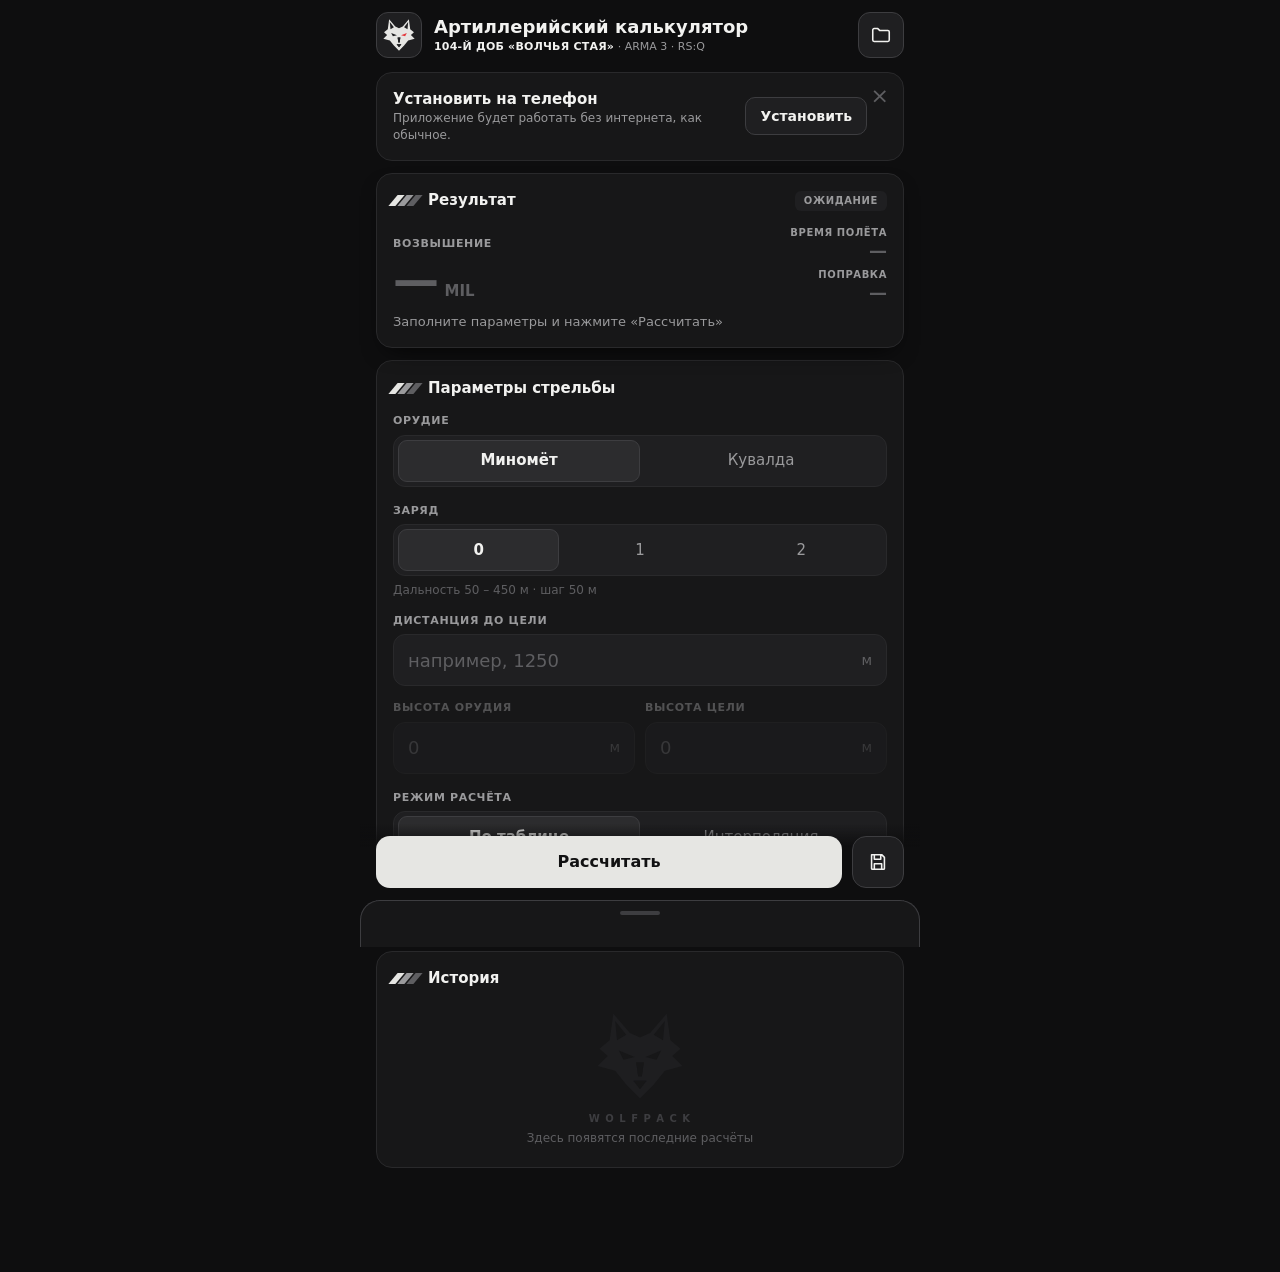
==== mobile/index.html @ 544045a7 "Мобильная версия (PWA) для Android и iPhone - mobile/: приложение для телефона, устанавливается на г" ====
<!doctype html>
<html lang="ru">
<head>
  <meta charset="utf-8">
  <meta name="viewport" content="width=device-width, initial-scale=1, viewport-fit=cover">
  <meta name="theme-color" content="#0e0e0f">
  <meta name="color-scheme" content="dark">
  <meta name="apple-mobile-web-app-capable" content="yes">
  <meta name="mobile-web-app-capable" content="yes">
  <meta name="apple-mobile-web-app-status-bar-style" content="black-translucent">
  <meta name="apple-mobile-web-app-title" content="Калькулятор 104">
  <meta name="description" content="Артиллерийский калькулятор 104-го ДОБ «Волчья стая» для Arma 3 (RS:Q)">
  <title>Калькулятор 104-го ДОБ</title>
  <link rel="manifest" href="manifest.webmanifest">
  <link rel="icon" type="image/png" sizes="192x192" href="icons/icon-192.png">
  <link rel="apple-touch-icon" href="icons/apple-touch-icon.png">
  <link rel="stylesheet" href="styles.css">
  <script src="data.js"></script>
  <script>
    // Палитра берётся из того же источника, что и у программы для ПК (ui_widgets.py → data.js)
    for (const [name, value] of Object.entries(window.THEME_COLORS)) {
      document.documentElement.style.setProperty(`--${name}`, value);
    }
  </script>
</head>
<body>
  <header class="topbar">
    <div class="logo" id="logo" aria-hidden="true"></div>
    <div class="titles">
      <h1>Артиллерийский калькулятор</h1>
      <p><b>104-Й ДОБ «ВОЛЧЬЯ СТАЯ»</b><span> · ARMA 3 · RS:Q</span></p>
    </div>
    <button class="icon-btn" id="savesBtn" type="button" aria-label="Сохранения">
      <svg viewBox="0 0 24 24" aria-hidden="true"><path d="M3 6.5A1.5 1.5 0 0 1 4.5 5h4l2 2h9A1.5 1.5 0 0 1 21 8.5v9a1.5 1.5 0 0 1-1.5 1.5h-15A1.5 1.5 0 0 1 3 17.5z"/></svg>
      <span class="badge" id="savesCount" hidden></span>
    </button>
  </header>

  <main>
    <section class="card install" id="installCard" hidden>
      <div>
        <b>Установить на телефон</b>
        <small id="installText">Приложение будет работать без интернета, как обычное.</small>
      </div>
      <button class="btn secondary small" id="installBtn" type="button">Установить</button>
      <button class="close-btn" id="installClose" type="button" aria-label="Скрыть">×</button>
    </section>

    <section class="card result" id="resultCard" aria-live="polite">
      <div class="card-head">
        <div class="card-title"><span class="stripes" aria-hidden="true"><i></i><i></i><i></i></span>Результат</div>
        <span class="pill" id="pill">Ожидание</span>
      </div>
      <div class="result-main">
        <div class="result-value">
          <div class="caption">Возвышение</div>
          <div class="big"><span id="resValue">—</span><span class="unit">MIL</span></div>
        </div>
        <div class="stats">
          <div class="stat">
            <div class="caption">Время полёта</div>
            <div class="stat-value" id="resTime">—</div>
          </div>
          <div class="stat">
            <div class="caption">Поправка</div>
            <div class="stat-value" id="resCorr">—</div>
          </div>
        </div>
      </div>
      <p class="res-message" id="resMessage">Заполните параметры и нажмите «Рассчитать»</p>
      <p class="res-detail" id="resDetail"></p>
    </section>

    <section class="card">
      <div class="card-head">
        <div class="card-title"><span class="stripes" aria-hidden="true"><i></i><i></i><i></i></span>Параметры стрельбы</div>
      </div>

      <div class="caption">Орудие</div>
      <div class="segmented" id="weaponSeg" role="radiogroup" aria-label="Орудие"></div>

      <div class="caption">Заряд</div>
      <div class="segmented" id="chargeSeg" role="radiogroup" aria-label="Заряд"></div>
      <div class="hint-row">
        <span id="chargeHint"></span>
        <span id="chargeSuggestion"></span>
      </div>

      <label class="field" for="distance">
        <span class="caption">Дистанция до цели</span>
        <span class="input-wrap">
          <input id="distance" type="text" inputmode="decimal" enterkeyhint="go" autocomplete="off"
                 placeholder="например, 1250">
          <span class="suffix">м</span>
        </span>
      </label>

      <div class="heights" id="heights">
        <label class="field" for="user_height">
          <span class="caption">Высота орудия</span>
          <span class="input-wrap">
            <input id="user_height" type="text" inputmode="decimal" enterkeyhint="go" autocomplete="off" placeholder="0">
            <span class="suffix">м</span>
          </span>
        </label>
        <label class="field" for="target_height">
          <span class="caption">Высота цели</span>
          <span class="input-wrap">
            <input id="target_height" type="text" inputmode="decimal" enterkeyhint="go" autocomplete="off" placeholder="0">
            <span class="suffix">м</span>
          </span>
        </label>
      </div>

      <div class="caption">Режим расчёта</div>
      <div class="segmented" id="modeSeg" role="radiogroup" aria-label="Режим расчёта"></div>

      <label class="toggle-row" for="correction">
        <span>
          <b>Поправка на превышение</b>
          <small>Учитывать разницу высот орудия и цели</small>
        </span>
        <input type="checkbox" id="correction" class="switch">
      </label>
    </section>

    <section class="card history-card">
      <div class="card-head">
        <div class="card-title"><span class="stripes" aria-hidden="true"><i></i><i></i><i></i></span>История</div>
        <button class="link-btn" id="historyClear" type="button" hidden>очистить</button>
      </div>
      <ul class="history" id="historyList"></ul>
      <div class="watermark" id="historyEmpty">
        <div id="watermarkWolf" aria-hidden="true"></div>
        <span>W O L F P A C K</span>
        <small>Здесь появятся последние расчёты</small>
      </div>
    </section>
  </main>

  <footer class="actionbar">
    <button class="btn primary" id="calcBtn" type="button">Рассчитать</button>
    <button class="btn secondary square" id="saveBtn" type="button" aria-label="Сохранить как">
      <svg viewBox="0 0 24 24" aria-hidden="true"><path d="M5 4h11l3 3v12a1 1 0 0 1-1 1H6a1 1 0 0 1-1-1zM8 4v5h7V4M8 20v-6h8v6"/></svg>
    </button>
  </footer>

  <div class="toast" id="toast" role="status"><i></i><span></span></div>
  <div class="sheet-backdrop" id="sheetBackdrop"></div>
  <div class="sheet" id="sheet" role="dialog" aria-modal="true"></div>
  <input type="file" id="importFile" accept=".json,application/json" hidden>

  <script src="ballistics.js"></script>
  <script src="app.js"></script>
</body>
</html>
---- mobile/styles.css ----
/* Мобильная версия в стиле 104-го батальона «Волчья стая».
   Цвета (--bg, --surface, --accent …) задаются из data.js — тот же источник, что у программы для ПК. */

:root {
  --font-ui: system-ui, -apple-system, "Segoe UI", Roboto, "Helvetica Neue", sans-serif;
  --font-num: "Bahnschrift", "DIN Alternate", "Roboto Condensed", "Arial Narrow", var(--font-ui);
  --ease: cubic-bezier(.65, 0, .35, 1);          /* Мягкий разгон и торможение, как на ПК */
  --ease-out: cubic-bezier(.33, 1, .68, 1);
  --radius: 16px;
  --gutter: 16px;
  --bar-h: 76px;
  --safe-top: env(safe-area-inset-top, 0px);
  --safe-bottom: env(safe-area-inset-bottom, 0px);
}

* { box-sizing: border-box; -webkit-tap-highlight-color: transparent; }

html, body { margin: 0; background: var(--bg); color: var(--text); }
body {
  font: 15px/1.4 var(--font-ui);
  min-height: 100dvh;
  padding: calc(var(--safe-top) + 12px) var(--gutter) calc(var(--bar-h) + var(--safe-bottom) + 16px);
  overflow-x: hidden;
  -webkit-font-smoothing: antialiased;
  max-width: 560px;
  margin: 0 auto;
}

button, input { font: inherit; color: inherit; }
button { cursor: pointer; }

.caption {
  display: block;
  font-size: 11px;
  font-weight: 600;
  letter-spacing: .06em;
  text-transform: uppercase;
  color: var(--text_muted);
  margin: 0 0 6px;
}

/* ---------- Шапка ---------- */
.topbar { display: flex; align-items: center; gap: 12px; margin-bottom: 14px; }
.logo {
  flex: none; width: 46px; height: 46px; border-radius: 12px;
  background: var(--surface_2); border: 1px solid var(--border_strong);
  display: grid; place-items: center;
}
.logo svg { width: 34px; height: 34px; }
.titles { flex: 1; min-width: 0; }
.titles h1 { margin: 0; font-size: clamp(14px, 4.1vw, 18px); font-weight: 600; line-height: 1.2; white-space: nowrap; }
.titles p { margin: 2px 0 0; font-size: 11px; color: var(--text_muted); white-space: nowrap; overflow: hidden; text-overflow: ellipsis; }
.titles b { color: var(--text); font-weight: 600; letter-spacing: .02em; }

.icon-btn {
  position: relative; flex: none; width: 46px; height: 46px; border-radius: 12px;
  background: var(--surface_2); border: 1px solid var(--border_strong);
  display: grid; place-items: center;
  transition: background-color .14s var(--ease-out);
}
.icon-btn:active { background: var(--surface_4); }
.icon-btn svg, .btn svg { width: 22px; height: 22px; fill: none; stroke: currentColor; stroke-width: 1.7; stroke-linejoin: round; stroke-linecap: round; }
.badge {
  position: absolute; top: -5px; right: -5px; min-width: 20px; height: 20px; padding: 0 5px;
  border-radius: 10px; background: var(--accent); color: var(--accent_text);
  font: 600 11px/20px var(--font-num); text-align: center;
}

/* ---------- Карточки ---------- */
.card {
  background: var(--surface);
  border: 1px solid var(--border);
  border-radius: var(--radius);
  padding: 16px;
  margin-bottom: 12px;
}
.card-head { display: flex; align-items: center; justify-content: space-between; margin-bottom: 14px; min-height: 22px; }
.card-title { display: flex; align-items: center; gap: 10px; font-weight: 600; font-size: 15px; }

/* Маркировка как на броне клонов */
.stripes { display: inline-flex; gap: 2px; }
.stripes i { width: 7px; height: 11px; transform: skewX(-40deg); }
.stripes i:nth-child(1) { background: var(--accent); }
.stripes i:nth-child(2) { background: var(--text_muted); }
.stripes i:nth-child(3) { background: var(--text_faint); }

/* ---------- Результат (прилипает к верху экрана) ---------- */
.result {
  position: sticky; top: calc(var(--safe-top) + 8px); z-index: 5;
  box-shadow: 0 10px 24px -12px #000;
}
.result.flash { animation: flash .7s var(--ease-out); }
.result.flash-error { animation: flash-error .7s var(--ease-out); }
@keyframes flash { from { border-color: var(--accent); } to { border-color: var(--border); } }
@keyframes flash-error { from { border-color: var(--error); } to { border-color: var(--border); } }

.pill {
  font-size: 10px; font-weight: 600; letter-spacing: .06em; text-transform: uppercase;
  padding: 3px 9px; border-radius: 6px;
  background: var(--surface_2); color: var(--text_muted);
  transition: background-color .2s, color .2s;
}
.pill.ok { background: var(--success_soft); color: var(--success); }
.pill.error { background: var(--error_soft); color: var(--error); }

.result-main { display: flex; align-items: flex-end; justify-content: space-between; gap: 12px; }
.result-value { min-width: 0; }
.big { display: flex; align-items: baseline; gap: 6px; }
#resValue {
  font: 600 46px/1 var(--font-num);
  font-variant-numeric: tabular-nums;
  letter-spacing: -.01em;
  color: var(--text_faint);
  transition: color .2s;
}
#resValue.ok { color: var(--accent); }
#resValue.error { color: var(--error); }
.unit { font: 600 15px var(--font-num); color: var(--text_faint); }

.stats { display: grid; gap: 8px; text-align: right; flex: none; }
.stat .caption { margin-bottom: 1px; font-size: 10px; }
.stat-value { font: 600 18px/1.1 var(--font-num); font-variant-numeric: tabular-nums; color: var(--text_faint); }
.stat-value.on { color: var(--text); }

.res-message { margin: 10px 0 0; font-size: 13px; color: var(--text_muted); }
.res-message.error { color: var(--error); }
.res-detail { margin: 3px 0 0; font-size: 12px; color: var(--text_faint); min-height: 0; }
.res-detail:empty { display: none; }

/* Пока открыта клавиатура, карточка результата компактнее */
body:has(input:focus) .res-detail,
body:has(input:focus) .res-message { display: none; }
body:has(input:focus) #resValue { font-size: 36px; }

/* ---------- Сегментные переключатели ---------- */
.segmented {
  position: relative; display: flex;
  background: var(--surface_2); border: 1px solid var(--border);
  border-radius: 12px; padding: 4px; margin-bottom: 16px;
}
.segmented .indicator {
  position: absolute; top: 4px; bottom: 4px; left: 4px;
  border-radius: 9px; background: var(--surface_3); border: 1px solid var(--border_strong);
  transition: transform .25s var(--ease), width .25s var(--ease);
  pointer-events: none;
}
.segmented .indicator.instant { transition: none; }
.segmented button {
  position: relative; flex: 1; min-height: 42px;
  background: none; border: 0; border-radius: 9px;
  color: var(--text_muted); font-size: 15px;
  transition: color .25s var(--ease);
}
.segmented button.selected { color: var(--text); font-weight: 600; }
.segmented button.ghost:not(.selected) { color: var(--text_ghost); }
.segmented button:focus-visible { outline: 2px solid var(--accent); outline-offset: -2px; }

.hint-row { display: flex; justify-content: space-between; gap: 8px; margin: -10px 0 14px; font-size: 12px; color: var(--text_faint); }
#chargeSuggestion { text-align: right; color: var(--text_muted); }
#chargeSuggestion.good { color: var(--text); }
#chargeSuggestion.bad { color: var(--error); }

/* ---------- Поля ввода ---------- */
.field { display: block; margin-bottom: 14px; }
.input-wrap {
  display: flex; align-items: center;
  background: var(--surface_2); border: 1px solid var(--border); border-radius: 12px;
  transition: border-color .15s, box-shadow .15s, opacity .2s;
}
.input-wrap:focus-within { border-color: var(--accent); box-shadow: 0 0 0 1px var(--accent); }
.field.error .input-wrap { border-color: var(--error); box-shadow: 0 0 0 1px var(--error); }
.input-wrap input {
  flex: 1; min-width: 0; height: 50px; padding: 0 14px;
  background: none; border: 0; outline: 0;
  font-size: 18px; font-variant-numeric: tabular-nums;
  caret-color: var(--accent);
}
.input-wrap input::placeholder { color: var(--text_faint); }
.suffix { padding-right: 14px; color: var(--text_faint); font-size: 14px; }

.heights { display: grid; grid-template-columns: minmax(0, 1fr) minmax(0, 1fr); gap: 10px; margin-bottom: 2px; transition: opacity .2s; }
.heights.dimmed { opacity: .45; }

/* ---------- Тумблер ---------- */
.toggle-row { display: flex; align-items: center; gap: 12px; cursor: pointer; padding: 2px 0; }
.toggle-row span { flex: 1; }
.toggle-row b { display: block; font-weight: 600; }
.toggle-row small { display: block; color: var(--text_muted); font-size: 12px; margin-top: 1px; }
.switch {
  appearance: none; -webkit-appearance: none; flex: none; margin: 0;
  position: relative; width: 52px; height: 30px; border-radius: 15px;
  background: var(--surface_3); cursor: pointer;
  transition: background-color .22s var(--ease);
}
.switch::before {
  content: ""; position: absolute; top: 4px; left: 4px; width: 22px; height: 22px; border-radius: 50%;
  background: var(--text_muted);
  transition: transform .22s var(--ease), background-color .22s var(--ease);
}
.switch:checked { background: var(--accent); }
.switch:checked::before { transform: translateX(22px); background: var(--accent_text); }
.switch:focus-visible { outline: 2px solid var(--accent); outline-offset: 2px; }

/* ---------- История ---------- */
.history { list-style: none; margin: 0; padding: 0; }
.history li {
  display: flex; align-items: center; gap: 10px;
  padding: 10px; margin: 0 -10px; border-radius: 10px; cursor: pointer;
  transition: background-color .14s;
}
.history li:active { background: var(--surface_2); }
.history .h-value { font: 600 17px var(--font-num); font-variant-numeric: tabular-nums; white-space: nowrap; }
.history .h-value small { font: 12px var(--font-ui); color: var(--text_faint); margin-left: 3px; }
.history .h-summary { flex: 1; min-width: 0; font-size: 13px; color: var(--text_muted); white-space: nowrap; overflow: hidden; text-overflow: ellipsis; }
.history .h-time { font-size: 12px; color: var(--text_faint); }
.link-btn { background: none; border: 0; padding: 4px; color: var(--text_faint); font-size: 13px; }

.watermark { display: grid; justify-items: center; gap: 4px; padding: 6px 0 4px; }
.watermark svg { width: 92px; height: 92px; }
.watermark span { font-size: 10px; font-weight: 600; color: var(--border_strong); letter-spacing: .1em; }
.watermark small { font-size: 12px; color: var(--text_faint); }

/* ---------- Нижняя панель ---------- */
.actionbar {
  position: fixed; left: 0; right: 0; bottom: 0; z-index: 10;
  display: flex; gap: 10px;
  padding: 12px var(--gutter) calc(12px + var(--safe-bottom));
  background: linear-gradient(to top, var(--bg) 70%, transparent);
  max-width: 560px; margin: 0 auto;
}
.btn {
  height: 52px; border-radius: 14px; border: 1px solid transparent;
  font-weight: 600; font-size: 16px;
  display: inline-flex; align-items: center; justify-content: center; gap: 8px;
  transition: background-color .14s var(--ease-out), transform .1s;
}
.btn:active { transform: scale(.98); }
.btn.primary { flex: 1; background: var(--accent); color: var(--accent_text); }
.btn.primary:active { background: var(--accent_press); }
.btn.secondary { background: var(--surface_2); border-color: var(--border_strong); color: var(--text); }
.btn.secondary:active { background: var(--surface_4); }
.btn.danger { background: var(--surface_2); border-color: var(--border_strong); color: var(--error); }
.btn.danger:active { background: var(--error_soft); }
.btn.square { width: 52px; flex: none; padding: 0; }
.btn.small { height: 38px; font-size: 14px; padding: 0 14px; border-radius: 10px; }
.btn:focus-visible { outline: 2px solid var(--accent); outline-offset: 2px; }

/* ---------- Установка ---------- */
.install { display: flex; align-items: center; gap: 12px; position: relative; padding-right: 36px; }
.install div { flex: 1; }
.install b { display: block; font-weight: 600; }
.install small { display: block; color: var(--text_muted); font-size: 12px; }
.close-btn { position: absolute; top: 4px; right: 6px; background: none; border: 0; color: var(--text_faint); font-size: 22px; padding: 4px 8px; }

/* ---------- Уведомление ---------- */
.toast {
  position: fixed; left: 50%; bottom: calc(var(--bar-h) + var(--safe-bottom) + 10px); z-index: 30;
  display: flex; align-items: center; gap: 10px; max-width: calc(100% - 32px);
  padding: 12px 16px; border-radius: 12px;
  background: var(--surface_3); border: 1px solid var(--border_strong);
  font-weight: 600; font-size: 14px;
  opacity: 0; transform: translate(-50%, 10px); pointer-events: none;
  transition: opacity .18s var(--ease-out), transform .18s var(--ease-out);
}
.toast.show { opacity: 1; transform: translate(-50%, 0); }
.toast i { flex: none; width: 9px; height: 9px; border-radius: 50%; background: var(--accent); }
.toast.success i { background: var(--success); }
.toast.error i { background: var(--error); }

/* ---------- Нижняя выезжающая панель ---------- */
.sheet-backdrop {
  position: fixed; inset: 0; z-index: 40; background: #000;
  opacity: 0; pointer-events: none; transition: opacity .25s var(--ease);
}
.sheet-backdrop.open { opacity: .6; pointer-events: auto; }
.sheet {
  position: fixed; left: 0; right: 0; bottom: 0; z-index: 50;
  max-width: 560px; margin: 0 auto; max-height: 86dvh; overflow-y: auto;
  background: var(--surface); border: 1px solid var(--border_strong); border-bottom: 0;
  border-radius: 20px 20px 0 0;
  padding: 10px var(--gutter) calc(18px + var(--safe-bottom));
  transform: translateY(100%); transition: transform .28s var(--ease);
}
.sheet.open { transform: translateY(0); }
.sheet::before { content: ""; display: block; width: 40px; height: 4px; border-radius: 2px; background: var(--border_strong); margin: 0 auto 14px; }
.sheet h2 { margin: 0 0 4px; font-size: 20px; font-weight: 600; }
.sheet p { margin: 0 0 14px; color: var(--text_muted); font-size: 14px; }
.sheet .buttons { display: grid; grid-template-columns: 1fr 1fr; gap: 10px; margin-top: 16px; }
.sheet .buttons .btn { width: 100%; }
.sheet .tools { display: flex; gap: 8px; margin-top: 10px; }
.sheet .tools .btn { flex: 1; }

.save-list { list-style: none; margin: 0; padding: 0; display: grid; gap: 8px; }
.save-list li {
  padding: 12px 14px; border-radius: 12px; cursor: pointer;
  background: var(--surface_2); border: 1px solid var(--border);
  transition: background-color .14s, border-color .14s;
}
.save-list li.selected { background: var(--surface_3); border-color: var(--accent); }
.save-list b { display: block; font-weight: 600; }
.save-list small { color: var(--text_muted); font-size: 12px; }
.empty-note { color: var(--text_faint); font-size: 14px; padding: 8px 0; }

@media (prefers-reduced-motion: reduce) {
  *, *::before { transition-duration: 0s !important; animation-duration: 0s !important; }
}
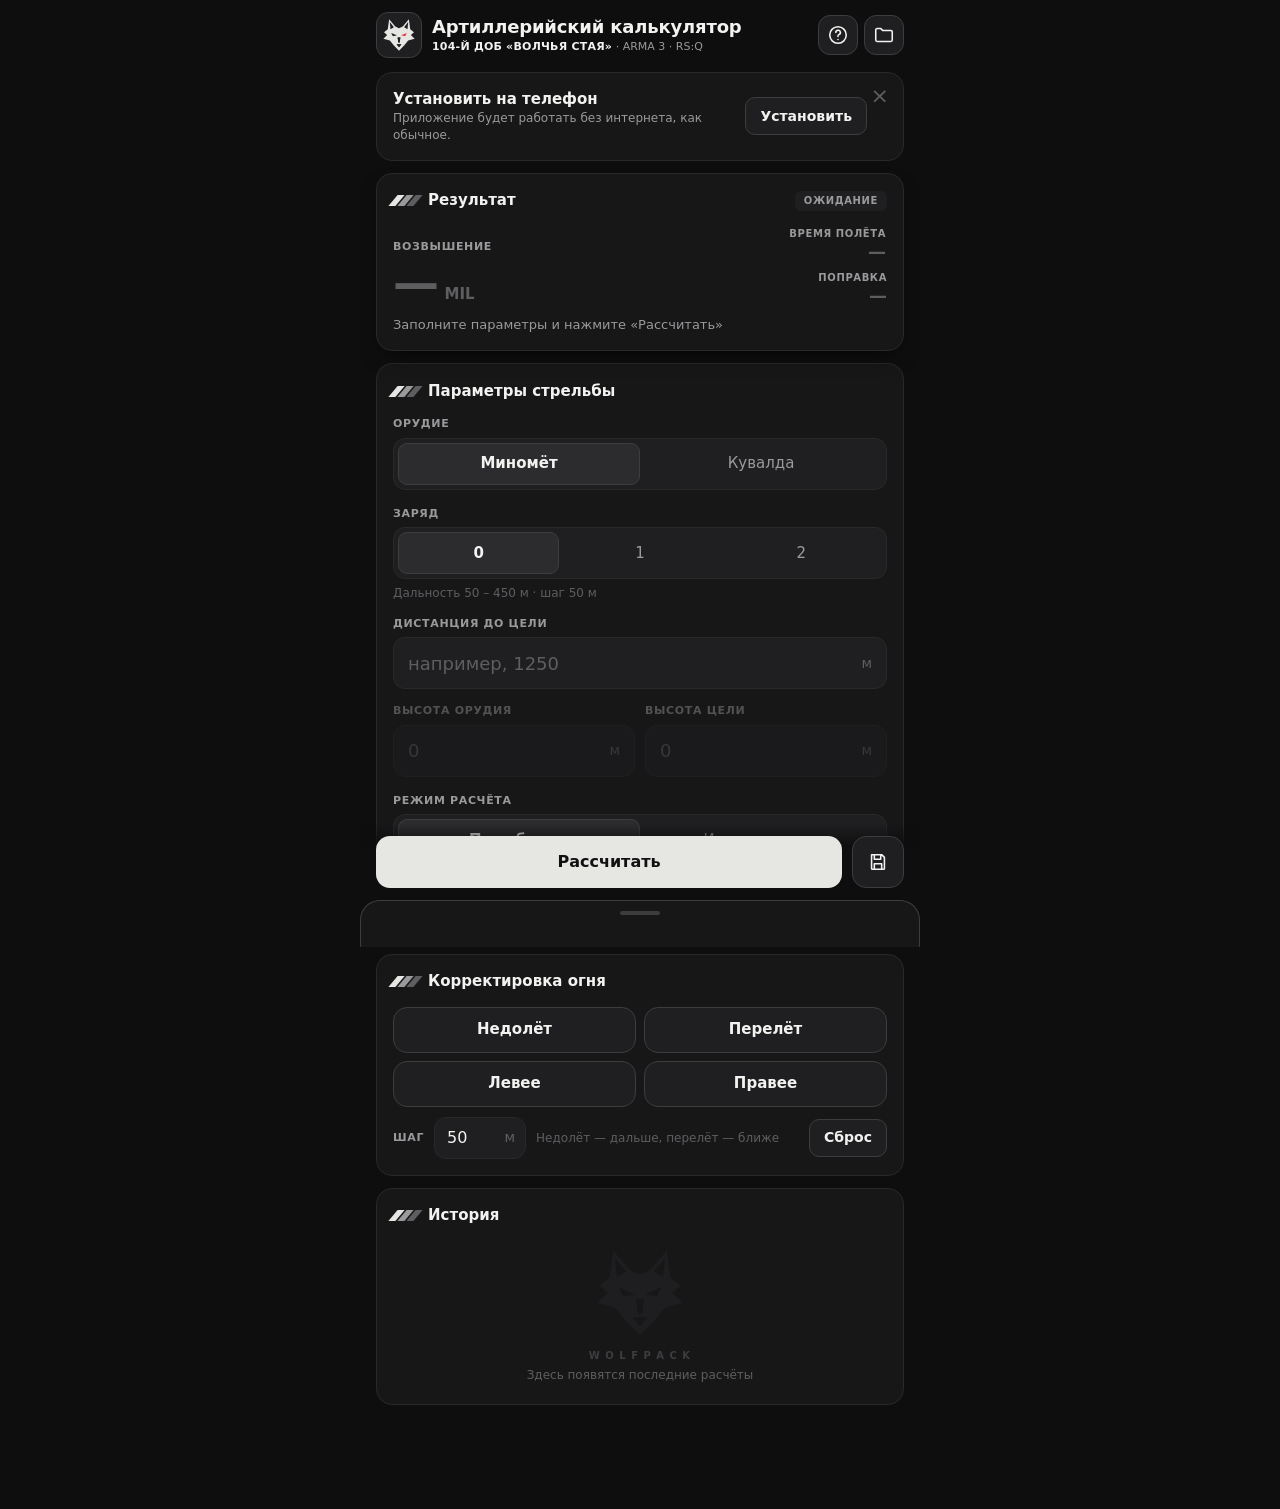
==== commit 9f68e048: "Версия 2.1.0: корректировка огня, сравнение зарядов, таймер, справка, обновления - Корректировка огн" ====
--- a/mobile/index.html
+++ b/mobile/index.html
@@ -30,6 +30,9 @@
       <h1>Артиллерийский калькулятор</h1>
       <p><b>104-Й ДОБ «ВОЛЧЬЯ СТАЯ»</b><span> · ARMA 3 · RS:Q</span></p>
     </div>
+    <button class="icon-btn" id="helpBtn" type="button" aria-label="Справка">
+      <svg viewBox="0 0 24 24" aria-hidden="true"><circle cx="12" cy="12" r="9"/><path d="M9.6 9.3a2.5 2.5 0 1 1 3.4 2.3c-.6.3-1 .8-1 1.5v.6M12 17h.01"/></svg>
+    </button>
     <button class="icon-btn" id="savesBtn" type="button" aria-label="Сохранения">
       <svg viewBox="0 0 24 24" aria-hidden="true"><path d="M3 6.5A1.5 1.5 0 0 1 4.5 5h4l2 2h9A1.5 1.5 0 0 1 21 8.5v9a1.5 1.5 0 0 1-1.5 1.5h-15A1.5 1.5 0 0 1 3 17.5z"/></svg>
       <span class="badge" id="savesCount" hidden></span>
@@ -57,10 +60,11 @@
           <div class="big"><span id="resValue">—</span><span class="unit">MIL</span></div>
         </div>
         <div class="stats">
-          <div class="stat">
-            <div class="caption">Время полёта</div>
-            <div class="stat-value" id="resTime">—</div>
-          </div>
+          <button class="stat timer" id="timerBtn" type="button" aria-label="Таймер до разрыва">
+            <span class="caption">Время полёта</span>
+            <span class="stat-value" id="resTime">—</span>
+            <span class="stat-note" id="timerNote"></span>
+          </button>
           <div class="stat">
             <div class="caption">Поправка</div>
             <div class="stat-value" id="resCorr">—</div>
@@ -69,6 +73,7 @@
       </div>
       <p class="res-message" id="resMessage">Заполните параметры и нажмите «Рассчитать»</p>
       <p class="res-detail" id="resDetail"></p>
+      <div class="compare" id="compareRow"></div>
     </section>
 
     <section class="card">
@@ -124,6 +129,28 @@
       </label>
     </section>
 
+    <section class="card">
+      <div class="card-head">
+        <div class="card-title"><span class="stripes" aria-hidden="true"><i></i><i></i><i></i></span>Корректировка огня</div>
+        <span class="adjust-status" id="adjustStatus"></span>
+      </div>
+      <div class="adjust-grid">
+        <button class="btn secondary" type="button" data-adjust="short">Недолёт</button>
+        <button class="btn secondary" type="button" data-adjust="over">Перелёт</button>
+        <button class="btn secondary" type="button" data-adjust="left">Левее</button>
+        <button class="btn secondary" type="button" data-adjust="right">Правее</button>
+      </div>
+      <div class="adjust-row">
+        <span class="caption">Шаг</span>
+        <span class="input-wrap step">
+          <input id="adjustStep" type="text" inputmode="decimal" autocomplete="off" value="50" aria-label="Шаг корректировки">
+          <span class="suffix">м</span>
+        </span>
+        <span class="adjust-direction" id="adjustDirection">Недолёт — дальше, перелёт — ближе</span>
+        <button class="btn secondary small" id="adjustReset" type="button">Сброс</button>
+      </div>
+    </section>
+
     <section class="card history-card">
       <div class="card-head">
         <div class="card-title"><span class="stripes" aria-hidden="true"><i></i><i></i><i></i></span>История</div>
--- a/mobile/styles.css
+++ b/mobile/styles.css
@@ -40,7 +40,9 @@
 }
 
 /* ---------- Шапка ---------- */
-.topbar { display: flex; align-items: center; gap: 12px; margin-bottom: 14px; }
+.topbar { display: flex; align-items: center; gap: 10px; margin-bottom: 14px; }
+.topbar .icon-btn { width: 40px; height: 40px; }
+.topbar .icon-btn + .icon-btn { margin-left: -4px; }
 .logo {
   flex: none; width: 46px; height: 46px; border-radius: 12px;
   background: var(--surface_2); border: 1px solid var(--border_strong);
@@ -48,7 +50,7 @@
 }
 .logo svg { width: 34px; height: 34px; }
 .titles { flex: 1; min-width: 0; }
-.titles h1 { margin: 0; font-size: clamp(14px, 4.1vw, 18px); font-weight: 600; line-height: 1.2; white-space: nowrap; }
+.titles h1 { margin: 0; font-size: clamp(13px, 3.65vw, 18px); letter-spacing: -.01em; font-weight: 600; line-height: 1.2; white-space: nowrap; overflow: hidden; text-overflow: ellipsis; }
 .titles p { margin: 2px 0 0; font-size: 11px; color: var(--text_muted); white-space: nowrap; overflow: hidden; text-overflow: ellipsis; }
 .titles b { color: var(--text); font-weight: 600; letter-spacing: .02em; }
 
@@ -122,6 +124,50 @@
 .stat-value { font: 600 18px/1.1 var(--font-num); font-variant-numeric: tabular-nums; color: var(--text_faint); }
 .stat-value.on { color: var(--text); }
 
+/* Плитка времени — кнопка таймера */
+.stat.timer {
+  background: none; border: 1px solid transparent; border-radius: 10px;
+  padding: 4px 6px; margin: -4px -6px; text-align: right; display: block;
+  transition: border-color .2s, background-color .2s;
+}
+.stat.timer .caption, .stat.timer .stat-value, .stat.timer .stat-note { display: block; }
+.stat.timer.running { border-color: var(--accent); background: var(--surface_2); }
+.stat.timer.warn .stat-value, .stat.timer.warn .stat-note { color: var(--accent); }
+.stat-note { font-size: 10px; color: var(--text_faint); margin-top: 1px; }
+.stat.timer.flash { animation: flash .7s var(--ease-out); }
+
+/* Сравнение зарядов */
+.compare { display: flex; flex-wrap: wrap; gap: 6px; margin-top: 10px; }
+.compare:empty { display: none; }
+.chip {
+  border: 1px solid var(--border); background: var(--surface_2); color: var(--text_muted);
+  border-radius: 8px; padding: 5px 9px; font-size: 12px; font-variant-numeric: tabular-nums;
+}
+.chip.active { background: var(--surface_3); border-color: var(--accent); color: var(--text); }
+.chip b { font-weight: 600; margin-right: 4px; }
+.chip em { font-style: normal; color: var(--text); margin-left: 4px; }
+
+/* Корректировка огня */
+.adjust-status { font-size: 12px; color: var(--text_muted); text-align: right; }
+.adjust-grid { display: grid; grid-template-columns: repeat(2, minmax(0, 1fr)); gap: 8px; }
+.adjust-grid .btn { height: 46px; font-size: 15px; width: 100%; }
+.adjust-row { display: flex; align-items: center; gap: 10px; margin-top: 10px; }
+.adjust-row .caption { margin: 0; }
+.input-wrap.step { width: 92px; flex: none; }
+.input-wrap.step input { height: 40px; font-size: 16px; padding: 0 0 0 12px; }
+.input-wrap.step .suffix { padding-right: 10px; }
+.adjust-direction { flex: 1; min-width: 0; font-size: 12px; color: var(--text_faint); }
+.adjust-direction.on { color: var(--text); font-weight: 600; }
+
+/* Справка */
+.help-section { margin-top: 14px; }
+.help-section .caption { margin-bottom: 3px; }
+.help-section p { margin: 0; color: var(--text); font-size: 14px; }
+.sheet ul.news { margin: 6px 0 0; padding-left: 18px; color: var(--text); font-size: 14px; }
+.sheet ul.news li { margin-bottom: 6px; }
+.sheet .links { display: flex; gap: 16px; margin-top: 14px; }
+.sheet .links a { color: var(--accent); font-weight: 600; font-size: 14px; text-decoration: none; }
+
 .res-message { margin: 10px 0 0; font-size: 13px; color: var(--text_muted); }
 .res-message.error { color: var(--error); }
 .res-detail { margin: 3px 0 0; font-size: 12px; color: var(--text_faint); min-height: 0; }
@@ -129,6 +175,7 @@
 
 /* Пока открыта клавиатура, карточка результата компактнее */
 body:has(input:focus) .res-detail,
+body:has(input:focus) .compare,
 body:has(input:focus) .res-message { display: none; }
 body:has(input:focus) #resValue { font-size: 36px; }
 
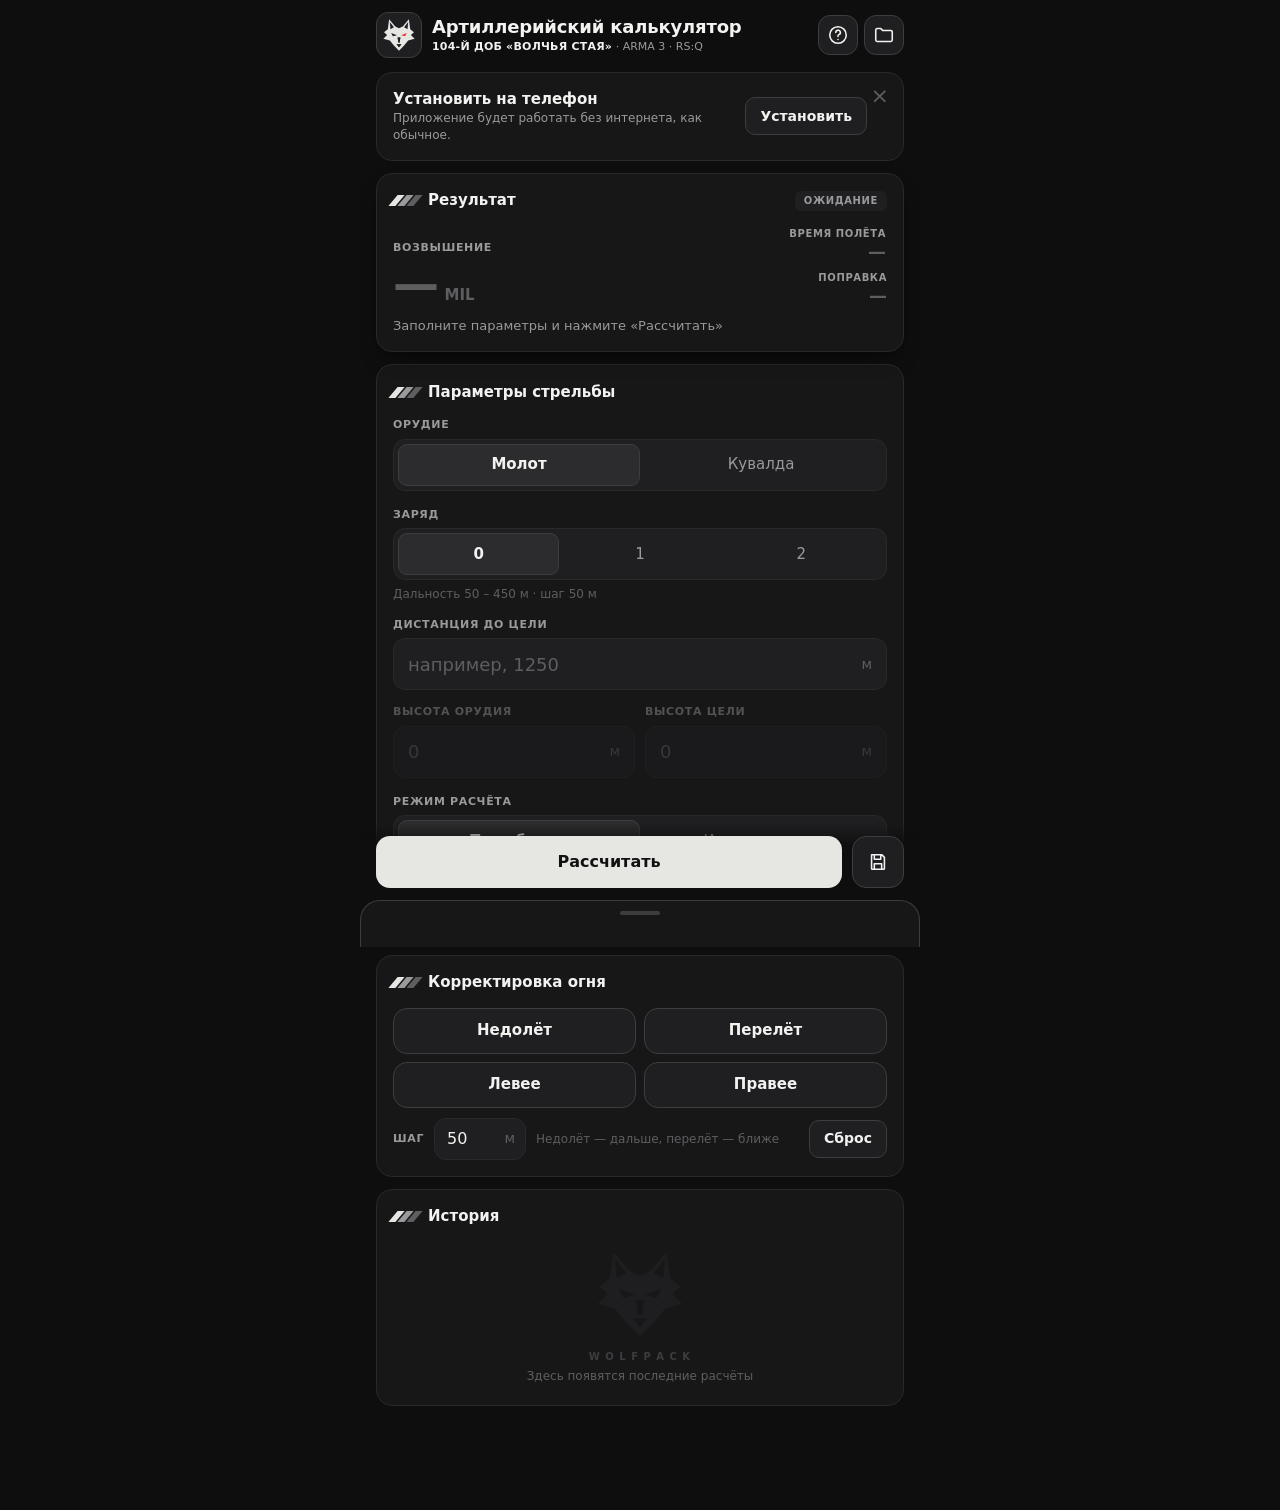
==== commit c28ec05f: "Версия 2.1.0: правила из методички, чистка кода - Поправка времени полёта на превышение по 4-му стол" ====
--- a/mobile/index.html
+++ b/mobile/index.html
@@ -68,11 +68,13 @@
           <div class="stat">
             <div class="caption">Поправка</div>
             <div class="stat-value" id="resCorr">—</div>
+            <div class="stat-note" id="corrNote"></div>
           </div>
         </div>
       </div>
       <p class="res-message" id="resMessage">Заполните параметры и нажмите «Рассчитать»</p>
       <p class="res-detail" id="resDetail"></p>
+      <ul class="advice" id="adviceList"></ul>
       <div class="compare" id="compareRow"></div>
     </section>
 
@@ -178,6 +180,7 @@
   <input type="file" id="importFile" accept=".json,application/json" hidden>
 
   <script src="ballistics.js"></script>
+  <script src="field_rules.js"></script>
   <script src="app.js"></script>
 </body>
 </html>
--- a/mobile/styles.css
+++ b/mobile/styles.css
@@ -159,6 +159,15 @@
 .adjust-direction { flex: 1; min-width: 0; font-size: 12px; color: var(--text_faint); }
 .adjust-direction.on { color: var(--text); font-weight: 600; }
 
+/* Подсказки по методичке */
+.advice { list-style: none; margin: 8px 0 0; padding: 0; display: grid; gap: 3px; }
+.advice:empty { display: none; }
+.advice li { display: flex; gap: 8px; font-size: 12px; color: var(--text_muted); line-height: 1.35; }
+.advice li::before { content: "·"; flex: none; width: 10px; color: var(--text_faint); font-weight: 700; }
+.advice li.warn { color: var(--text); }
+.advice li.warn::before { content: "!"; color: var(--accent); }
+body:has(input:focus) .advice { display: none; }
+
 /* Справка */
 .help-section { margin-top: 14px; }
 .help-section .caption { margin-bottom: 3px; }
@@ -346,7 +355,6 @@
 .save-list li.selected { background: var(--surface_3); border-color: var(--accent); }
 .save-list b { display: block; font-weight: 600; }
 .save-list small { color: var(--text_muted); font-size: 12px; }
-.empty-note { color: var(--text_faint); font-size: 14px; padding: 8px 0; }
 
 @media (prefers-reduced-motion: reduce) {
   *, *::before { transition-duration: 0s !important; animation-duration: 0s !important; }
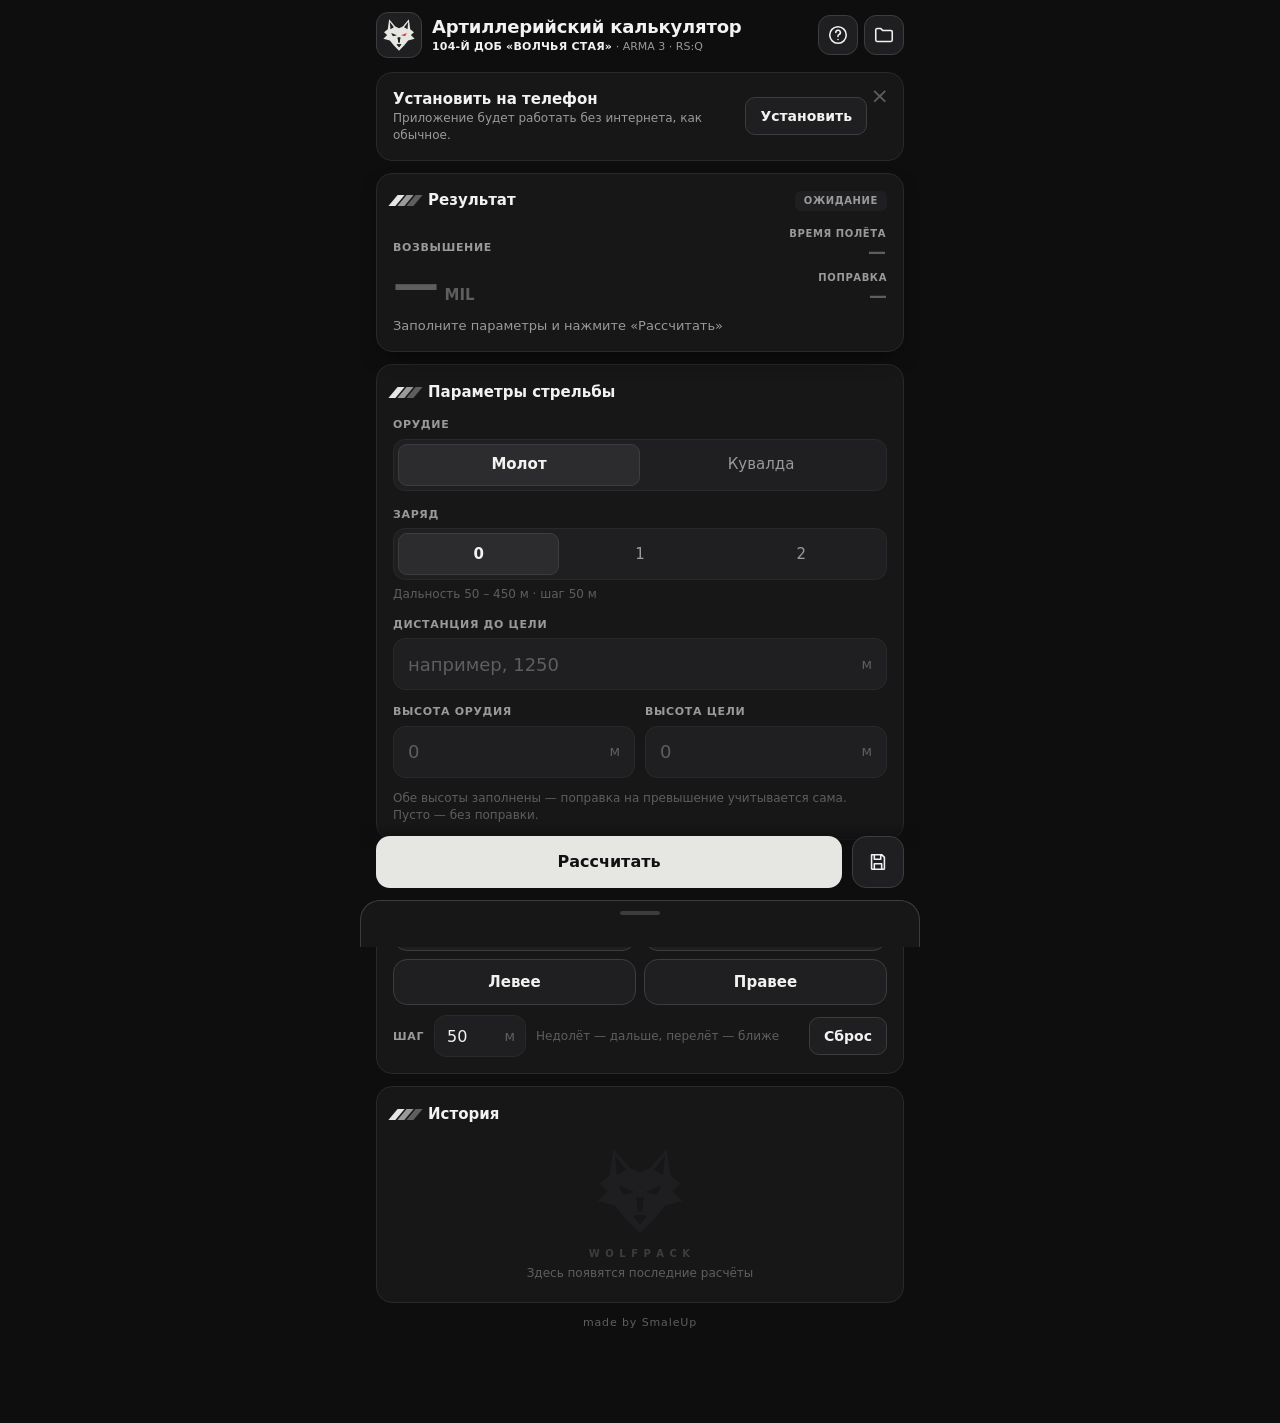
==== commit 8e67f882: "Версия 2.2.0: автозаряд, автопоправка, строка «В игре» - Заряд подбирается сам: самый быстрый из под" ====
--- a/mobile/index.html
+++ b/mobile/index.html
@@ -72,6 +72,7 @@
           </div>
         </div>
       </div>
+      <div class="game-line" id="resGame" hidden></div>
       <p class="res-message" id="resMessage">Заполните параметры и нажмите «Рассчитать»</p>
       <p class="res-detail" id="resDetail"></p>
       <ul class="advice" id="adviceList"></ul>
@@ -119,16 +120,7 @@
         </label>
       </div>
 
-      <div class="caption">Режим расчёта</div>
-      <div class="segmented" id="modeSeg" role="radiogroup" aria-label="Режим расчёта"></div>
-
-      <label class="toggle-row" for="correction">
-        <span>
-          <b>Поправка на превышение</b>
-          <small>Учитывать разницу высот орудия и цели</small>
-        </span>
-        <input type="checkbox" id="correction" class="switch">
-      </label>
+      <p class="field-hint">Обе высоты заполнены — поправка на превышение учитывается сама. Пусто — без поправки.</p>
     </section>
 
     <section class="card">
@@ -165,6 +157,7 @@
         <small>Здесь появятся последние расчёты</small>
       </div>
     </section>
+    <p class="credit">made by SmaleUp</p>
   </main>
 
   <footer class="actionbar">
--- a/mobile/styles.css
+++ b/mobile/styles.css
@@ -177,6 +177,17 @@
 .sheet .links { display: flex; gap: 16px; margin-top: 14px; }
 .sheet .links a { color: var(--accent); font-weight: 600; font-size: 14px; text-decoration: none; }
 
+/* «Что выставить в игре» */
+.game-line {
+  margin-top: 10px; padding: 8px 12px; border-radius: 10px;
+  background: var(--surface_2); border: 1px solid var(--border);
+  font-weight: 600; font-size: 14px; font-variant-numeric: tabular-nums;
+}
+.game-line[hidden] { display: none; }
+
+/* Автор */
+.credit { margin: 4px 0 0; text-align: center; font-size: 11px; letter-spacing: .08em; color: var(--text_faint); }
+
 .res-message { margin: 10px 0 0; font-size: 13px; color: var(--text_muted); }
 .res-message.error { color: var(--error); }
 .res-detail { margin: 3px 0 0; font-size: 12px; color: var(--text_faint); min-height: 0; }
@@ -213,7 +224,6 @@
 
 .hint-row { display: flex; justify-content: space-between; gap: 8px; margin: -10px 0 14px; font-size: 12px; color: var(--text_faint); }
 #chargeSuggestion { text-align: right; color: var(--text_muted); }
-#chargeSuggestion.good { color: var(--text); }
 #chargeSuggestion.bad { color: var(--error); }
 
 /* ---------- Поля ввода ---------- */
@@ -235,27 +245,7 @@
 .suffix { padding-right: 14px; color: var(--text_faint); font-size: 14px; }
 
 .heights { display: grid; grid-template-columns: minmax(0, 1fr) minmax(0, 1fr); gap: 10px; margin-bottom: 2px; transition: opacity .2s; }
-.heights.dimmed { opacity: .45; }
-
-/* ---------- Тумблер ---------- */
-.toggle-row { display: flex; align-items: center; gap: 12px; cursor: pointer; padding: 2px 0; }
-.toggle-row span { flex: 1; }
-.toggle-row b { display: block; font-weight: 600; }
-.toggle-row small { display: block; color: var(--text_muted); font-size: 12px; margin-top: 1px; }
-.switch {
-  appearance: none; -webkit-appearance: none; flex: none; margin: 0;
-  position: relative; width: 52px; height: 30px; border-radius: 15px;
-  background: var(--surface_3); cursor: pointer;
-  transition: background-color .22s var(--ease);
-}
-.switch::before {
-  content: ""; position: absolute; top: 4px; left: 4px; width: 22px; height: 22px; border-radius: 50%;
-  background: var(--text_muted);
-  transition: transform .22s var(--ease), background-color .22s var(--ease);
-}
-.switch:checked { background: var(--accent); }
-.switch:checked::before { transform: translateX(22px); background: var(--accent_text); }
-.switch:focus-visible { outline: 2px solid var(--accent); outline-offset: 2px; }
+.field-hint { margin: -4px 0 0; font-size: 12px; color: var(--text_faint); }
 
 /* ---------- История ---------- */
 .history { list-style: none; margin: 0; padding: 0; }
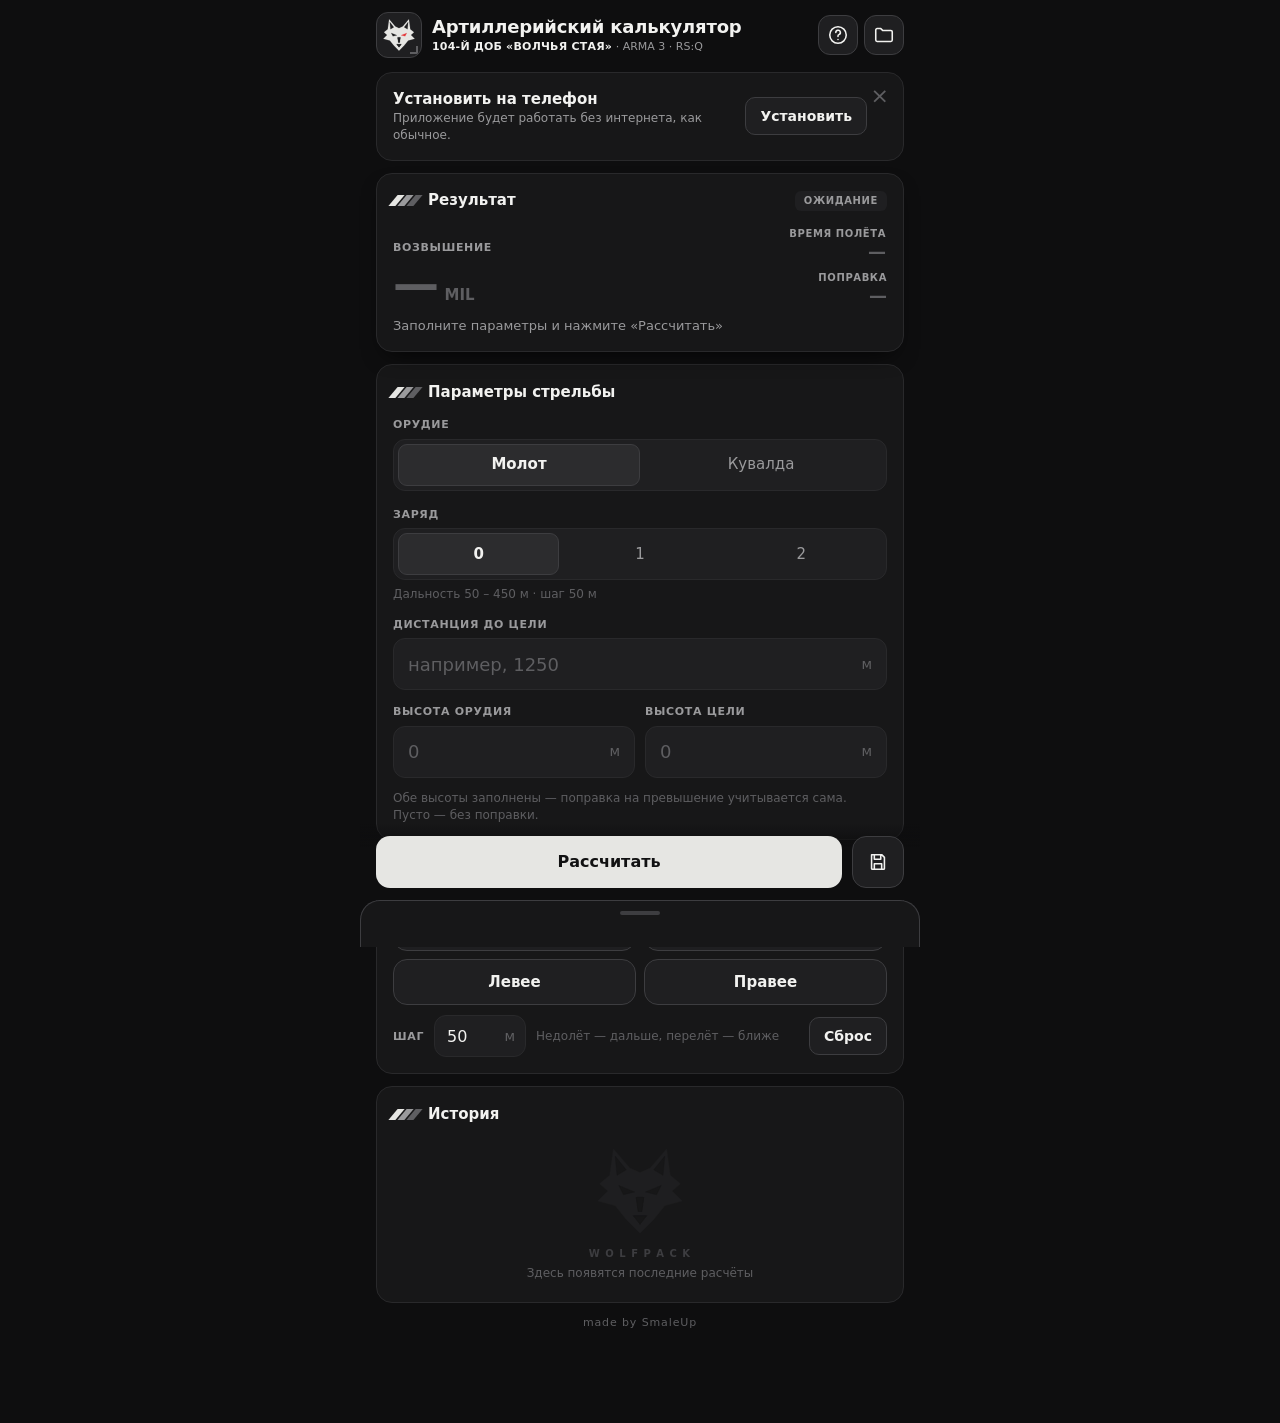
==== commit 13895a48: "Версия 2.3.0: темы подразделений - Три темы: 104-й ДОБ «Волчья стая», 5-й ОКО | Shadow, 21-й Орбитал" ====
--- a/mobile/index.html
+++ b/mobile/index.html
@@ -9,7 +9,7 @@
   <meta name="mobile-web-app-capable" content="yes">
   <meta name="apple-mobile-web-app-status-bar-style" content="black-translucent">
   <meta name="apple-mobile-web-app-title" content="Калькулятор 104">
-  <meta name="description" content="Артиллерийский калькулятор 104-го ДОБ «Волчья стая» для Arma 3 (RS:Q)">
+  <meta name="description" content="Артиллерийский калькулятор 104-го ДОБ, 5-го ОКО и 21-го ОШБ для Arma 3 (RS:Q)">
   <title>Калькулятор 104-го ДОБ</title>
   <link rel="manifest" href="manifest.webmanifest">
   <link rel="icon" type="image/png" sizes="192x192" href="icons/icon-192.png">
@@ -17,18 +17,25 @@
   <link rel="stylesheet" href="styles.css">
   <script src="data.js"></script>
   <script>
-    // Палитра берётся из того же источника, что и у программы для ПК (ui_widgets.py → data.js)
-    for (const [name, value] of Object.entries(window.THEME_COLORS)) {
-      document.documentElement.style.setProperty(`--${name}`, value);
-    }
+    // Палитра темы подразделения — из того же источника, что и у программы для ПК (themes.py → data.js).
+    // Применяется до отрисовки страницы, чтобы не мелькала тема по умолчанию
+    (function () {
+      let key = null;
+      try { key = (JSON.parse(localStorage.getItem("calc104.settings")) || {}).theme; } catch (e) { /* нет данных */ }
+      const unit = window.THEMES.units[key] || window.THEMES.units[window.THEMES.default];
+      for (const [name, value] of Object.entries(unit.colors)) {
+        document.documentElement.style.setProperty(`--${name}`, value);
+      }
+      document.querySelector('meta[name="theme-color"]').setAttribute("content", unit.colors.bg);
+    })();
   </script>
 </head>
 <body>
   <header class="topbar">
-    <div class="logo" id="logo" aria-hidden="true"></div>
+    <button class="logo" id="logo" type="button" aria-label="Тема подразделения"></button>
     <div class="titles">
       <h1>Артиллерийский калькулятор</h1>
-      <p><b>104-Й ДОБ «ВОЛЧЬЯ СТАЯ»</b><span> · ARMA 3 · RS:Q</span></p>
+      <p><b id="unitTitle">104-Й ДОБ «ВОЛЧЬЯ СТАЯ»</b><span> · ARMA 3 · RS:Q</span></p>
     </div>
     <button class="icon-btn" id="helpBtn" type="button" aria-label="Справка">
       <svg viewBox="0 0 24 24" aria-hidden="true"><circle cx="12" cy="12" r="9"/><path d="M9.6 9.3a2.5 2.5 0 1 1 3.4 2.3c-.6.3-1 .8-1 1.5v.6M12 17h.01"/></svg>
@@ -152,8 +159,8 @@
       </div>
       <ul class="history" id="historyList"></ul>
       <div class="watermark" id="historyEmpty">
-        <div id="watermarkWolf" aria-hidden="true"></div>
-        <span>W O L F P A C K</span>
+        <div id="watermarkEmblem" aria-hidden="true"></div>
+        <span id="watermarkText">W O L F P A C K</span>
         <small>Здесь появятся последние расчёты</small>
       </div>
     </section>
--- a/mobile/styles.css
+++ b/mobile/styles.css
@@ -1,4 +1,4 @@
-/* Мобильная версия в стиле 104-го батальона «Волчья стая».
+/* Мобильная версия: темы 104-го ДОБ, 5-го ОКО и 21-го ОШБ.
    Цвета (--bg, --surface, --accent …) задаются из data.js — тот же источник, что у программы для ПК. */
 
 :root {
@@ -44,11 +44,34 @@
 .topbar .icon-btn { width: 40px; height: 40px; }
 .topbar .icon-btn + .icon-btn { margin-left: -4px; }
 .logo {
-  flex: none; width: 46px; height: 46px; border-radius: 12px;
+  position: relative; flex: none; width: 46px; height: 46px; border-radius: 12px; padding: 0;
   background: var(--surface_2); border: 1px solid var(--border_strong);
   display: grid; place-items: center;
 }
 .logo svg { width: 34px; height: 34px; }
+/* Уголок-подсказка: эмблема нажимается — выбор темы */
+.logo::after {
+  content: ""; position: absolute; right: 3px; bottom: 3px; width: 6px; height: 6px;
+  border-right: 2px solid var(--text_faint); border-bottom: 2px solid var(--text_faint); border-radius: 0 0 2px 0;
+}
+
+/* ---------- Выбор темы ---------- */
+.theme-list { list-style: none; margin: 12px 0 0; padding: 0; display: grid; gap: 8px; }
+.theme-list li {
+  display: flex; align-items: center; gap: 12px; padding: 12px; border-radius: 14px;
+  border: 1.5px solid var(--t-border); background: var(--t-surface); cursor: pointer;
+  transition: border-color .22s var(--ease);
+}
+.theme-list li.selected { border-color: var(--t-accent); }
+.theme-list .emblem {
+  flex: none; width: 46px; height: 46px; border-radius: 12px; display: grid; place-items: center;
+  background: var(--t-plate); border: 1px solid var(--t-border);
+}
+.theme-list .emblem svg { width: 34px; height: 34px; }
+.theme-list b { display: block; color: var(--t-text); font-weight: 600; font-size: 15px; }
+.theme-list .swatches { display: flex; gap: 5px; margin-top: 6px; align-items: center; }
+.theme-list .swatches i { width: 16px; height: 16px; border-radius: 5px; border: 1px solid var(--t-border); }
+.theme-list .swatches small { margin-left: 6px; font-size: 12px; color: var(--t-muted); }
 .titles { flex: 1; min-width: 0; }
 .titles h1 { margin: 0; font-size: clamp(13px, 3.65vw, 18px); letter-spacing: -.01em; font-weight: 600; line-height: 1.2; white-space: nowrap; overflow: hidden; text-overflow: ellipsis; }
 .titles p { margin: 2px 0 0; font-size: 11px; color: var(--text_muted); white-space: nowrap; overflow: hidden; text-overflow: ellipsis; }
@@ -263,7 +286,7 @@
 
 .watermark { display: grid; justify-items: center; gap: 4px; padding: 6px 0 4px; }
 .watermark svg { width: 92px; height: 92px; }
-.watermark span { font-size: 10px; font-weight: 600; color: var(--border_strong); letter-spacing: .1em; }
+.watermark span { font-size: 10px; font-weight: 600; color: var(--border_strong); letter-spacing: .1em; white-space: pre; }
 .watermark small { font-size: 12px; color: var(--text_faint); }
 
 /* ---------- Нижняя панель ---------- */
